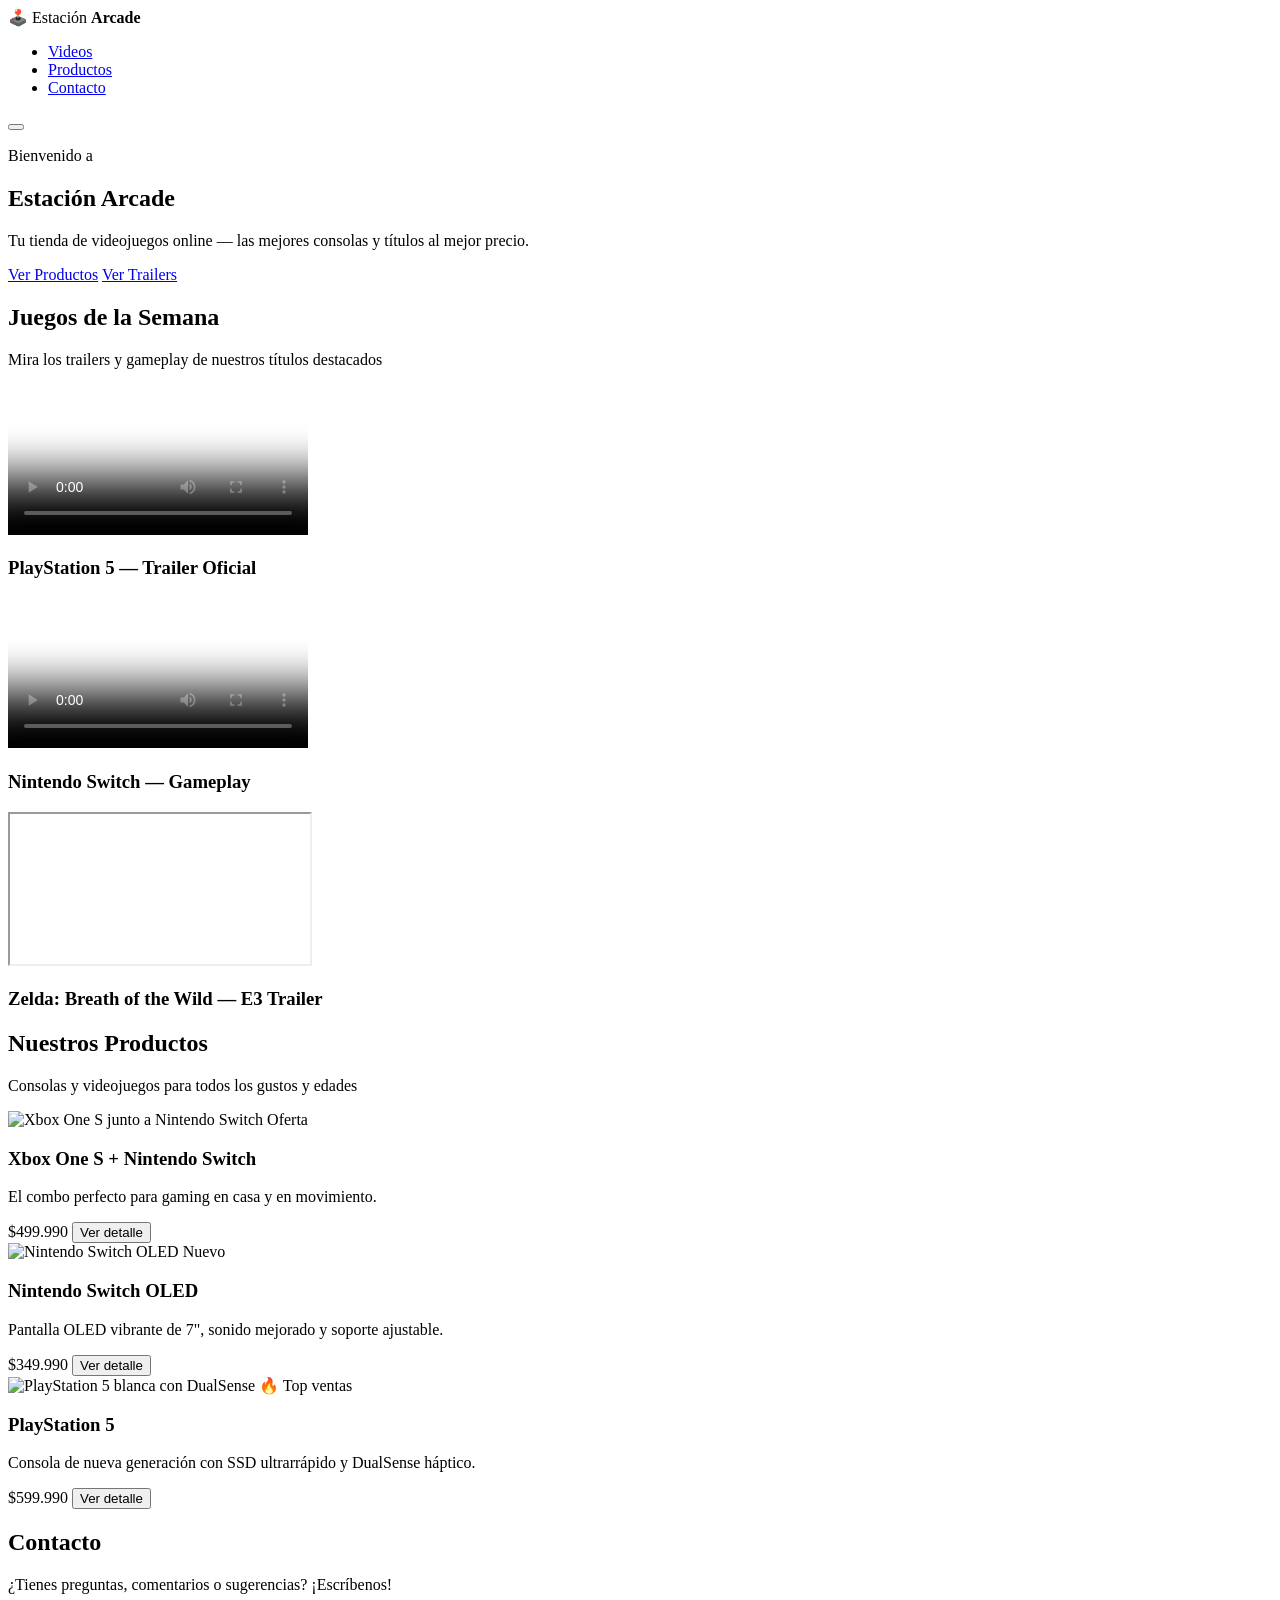
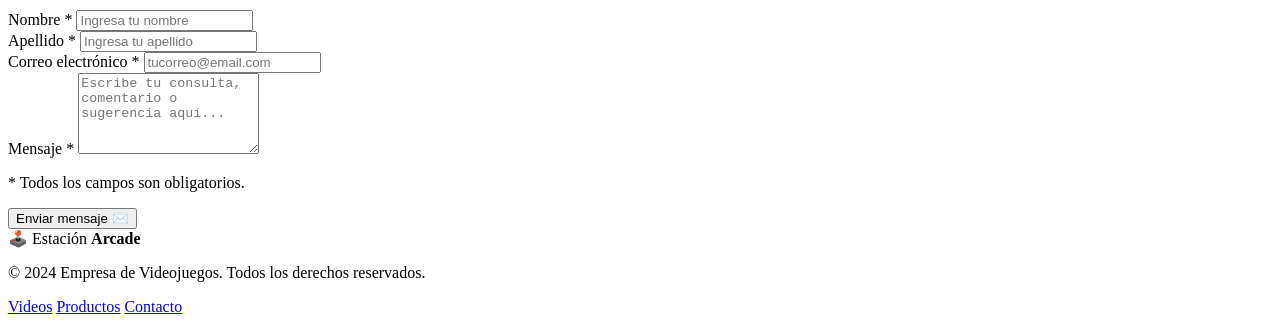
==== index.html @ 1b44284c "feat: examen HTML5 - CSS" ====
<!DOCTYPE html>
<html lang="es">
<head>
  <meta charset="UTF-8" />
  <meta name="viewport" content="width=device-width, initial-scale=1.0" />
  <meta name="description" content="Estación Arcade - Tu tienda de videojuegos online" />
  <title>Estación Arcade - ¡Tu entretenimiento total!</title>
  <link rel="preconnect" href="https://fonts.googleapis.com" />
  <link rel="preconnect" href="https://fonts.gstatic.com" crossorigin />
  <link href="https://fonts.googleapis.com/css2?family=Orbitron:wght@400;700;900&family=Rajdhani:wght@300;400;600&display=swap" rel="stylesheet" />
  <!-- CSS SEPARADO del index — requisito técnico del enunciado -->
  <link rel="stylesheet" href="css/styles.css" />
</head>
<body>

  <!-- HEADER / NAVBAR -->
  <header id="header">
    <nav class="navbar">
      <div class="nav-logo">
        <span class="logo-icon">🕹️</span>
        <span class="logo-text">Estación <strong>Arcade</strong></span>
      </div>
      <ul class="nav-links" id="navLinks">
        <li><a href="#videos">Videos</a></li>
        <li><a href="#productos">Productos</a></li>
        <li><a href="#contacto">Contacto</a></li>
      </ul>
      <button class="nav-toggle" id="navToggle" aria-label="Abrir menú de navegación">
        <span></span><span></span><span></span>
      </button>
    </nav>
  </header>

  <!-- HERO -->
  <section id="hero">
    <div class="hero-content">
      <p class="hero-eyebrow">Bienvenido a</p>
      <h1 class="hero-title">Estación <span class="highlight">Arcade</span></h1>
      <p class="hero-subtitle">Tu tienda de videojuegos online — las mejores consolas y títulos al mejor precio.</p>
      <div class="hero-ctas">
        <a href="#productos" class="btn-primary">Ver Productos</a>
        <a href="#videos" class="btn-outline">Ver Trailers</a>
      </div>
    </div>
    <div class="hero-glow" aria-hidden="true"></div>
  </section>

  <!-- JUEGOS DE LA SEMANA (VIDEOS) -->
  <!-- 2 videos locales en /pagina/videos/ + 1 iframe YouTube -->
  <section id="videos">
    <div class="container">
      <h2 class="section-title">Juegos de la Semana</h2>
      <p class="section-subtitle">Mira los trailers y gameplay de nuestros títulos destacados</p>
      <div class="videos-grid">

        <!-- Video 1: local — ruta relativa: videos/video1.mp4 -->
        <!-- Ruta absoluta desde htdocs: /pagina/videos/video1.mp4 -->
        <article class="video-card">
          <div class="video-wrapper">
            <video controls poster="img/poster-ps5.jpg" aria-label="Trailer PlayStation 5">
              <source src="videos/video1.mp4" type="video/mp4" />
              Tu navegador no soporta video HTML5.
            </video>
          </div>
          <h3 class="video-title">PlayStation 5 — Trailer Oficial</h3>
        </article>

        <!-- Video 2: local — ruta relativa: videos/video2.mp4 -->
        <!-- Ruta absoluta desde htdocs: /pagina/videos/video2.mp4 -->
        <article class="video-card">
          <div class="video-wrapper">
            <video controls poster="img/poster-switch.jpg" aria-label="Gameplay Nintendo Switch">
              <source src="videos/video2.mp4" type="video/mp4" />
              Tu navegador no soporta video HTML5.
            </video>
          </div>
          <h3 class="video-title">Nintendo Switch — Gameplay</h3>
        </article>

        <!-- Video 3: iframe YouTube -->
        <article class="video-card">
          <div class="video-wrapper">
            <iframe
              src="https://www.youtube.com/embed/vDvwcBCQbes"
              title="The Legend of Zelda: Breath of the Wild — E3 Trailer"
              allow="accelerometer; autoplay; clipboard-write; encrypted-media; gyroscope; picture-in-picture"
              allowfullscreen
            ></iframe>
          </div>
          <h3 class="video-title">Zelda: Breath of the Wild — E3 Trailer</h3>
        </article>

      </div>
    </div>
  </section>

  <!-- NUESTROS PRODUCTOS — 3 secciones con imagen y título -->
  <section id="productos">
    <div class="container">
      <h2 class="section-title">Nuestros Productos</h2>
      <p class="section-subtitle">Consolas y videojuegos para todos los gustos y edades</p>
      <div class="productos-grid">

        <!-- Producto 1 -->
        <article class="producto-card">
          <div class="producto-img-wrapper">
            <img src="img/xbox-switch.jpg" alt="Xbox One S junto a Nintendo Switch" loading="lazy" />
            <span class="badge">Oferta</span>
          </div>
          <div class="producto-info">
            <h3 class="producto-nombre">Xbox One S + Nintendo Switch</h3>
            <p class="producto-descripcion">El combo perfecto para gaming en casa y en movimiento.</p>
            <span class="producto-precio">$499.990</span>
            <button class="btn-secondary">Ver detalle</button>
          </div>
        </article>

        <!-- Producto 2 -->
        <article class="producto-card">
          <div class="producto-img-wrapper">
            <img src="img/nintendo-switch.jpg" alt="Nintendo Switch OLED" loading="lazy" />
            <span class="badge badge--new">Nuevo</span>
          </div>
          <div class="producto-info">
            <h3 class="producto-nombre">Nintendo Switch OLED</h3>
            <p class="producto-descripcion">Pantalla OLED vibrante de 7", sonido mejorado y soporte ajustable.</p>
            <span class="producto-precio">$349.990</span>
            <button class="btn-secondary">Ver detalle</button>
          </div>
        </article>

        <!-- Producto 3 -->
        <article class="producto-card">
          <div class="producto-img-wrapper">
            <img src="img/ps5.jpg" alt="PlayStation 5 blanca con DualSense" loading="lazy" />
            <span class="badge badge--hot">🔥 Top ventas</span>
          </div>
          <div class="producto-info">
            <h3 class="producto-nombre">PlayStation 5</h3>
            <p class="producto-descripcion">Consola de nueva generación con SSD ultrarrápido y DualSense háptico.</p>
            <span class="producto-precio">$599.990</span>
            <button class="btn-secondary">Ver detalle</button>
          </div>
        </article>

      </div>
    </div>
  </section>

  <!-- FORMULARIO DE CONTACTO -->
  <!-- Centrado, con validación JS personalizada, redirige a gracias.html -->
  <section id="contacto">
    <div class="container">
      <h2 class="section-title">Contacto</h2>
      <p class="section-subtitle">¿Tienes preguntas, comentarios o sugerencias? ¡Escríbenos!</p>

      <!--
        action="gracias.html" → redirige a página de agradecimiento (requisito)
        method="get"         → funciona en local/XAMPP sin servidor
        novalidate           → validación personalizada en JS con mensaje "falta uno o más caracteres"
      -->
      <form id="contactForm" action="gracias.html" method="get" class="contact-form" novalidate>

        <div class="form-group">
          <label for="nombre">Nombre <span class="required">*</span></label>
          <input type="text" id="nombre" name="nombre" placeholder="Ingresa tu nombre" autocomplete="given-name" />
          <span class="error-msg" id="errorNombre" role="alert"></span>
        </div>

        <div class="form-group">
          <label for="apellido">Apellido <span class="required">*</span></label>
          <input type="text" id="apellido" name="apellido" placeholder="Ingresa tu apellido" autocomplete="family-name" />
          <span class="error-msg" id="errorApellido" role="alert"></span>
        </div>

        <div class="form-group">
          <label for="email">Correo electrónico <span class="required">*</span></label>
          <input type="email" id="email" name="email" placeholder="tucorreo@email.com" autocomplete="email" />
          <span class="error-msg" id="errorEmail" role="alert"></span>
        </div>

        <div class="form-group">
          <label for="mensaje">Mensaje <span class="required">*</span></label>
          <textarea id="mensaje" name="mensaje" placeholder="Escribe tu consulta, comentario o sugerencia aquí..." rows="5"></textarea>
          <span class="error-msg" id="errorMensaje" role="alert"></span>
        </div>

        <p class="required-note"><span class="required">*</span> Todos los campos son obligatorios.</p>

        <button type="submit" class="btn-primary btn-enviar">Enviar mensaje ✉️</button>

      </form>
    </div>
  </section>

  <!-- FOOTER -->
  <footer id="footer">
    <div class="container footer-inner">
      <div class="footer-brand">
        <span class="logo-icon">🕹️</span>
        <span class="logo-text">Estación <strong>Arcade</strong></span>
      </div>
      <p class="footer-copy">&copy; 2024 Empresa de Videojuegos. Todos los derechos reservados.</p>
      <nav class="footer-nav" aria-label="Navegación del pie de página">
        <a href="#videos">Videos</a>
        <a href="#productos">Productos</a>
        <a href="#contacto">Contacto</a>
      </nav>
    </div>
  </footer>

  <!-- JS al final del body — buena práctica de rendimiento -->
  <script src="js/main.js"></script>

</body>
</html>
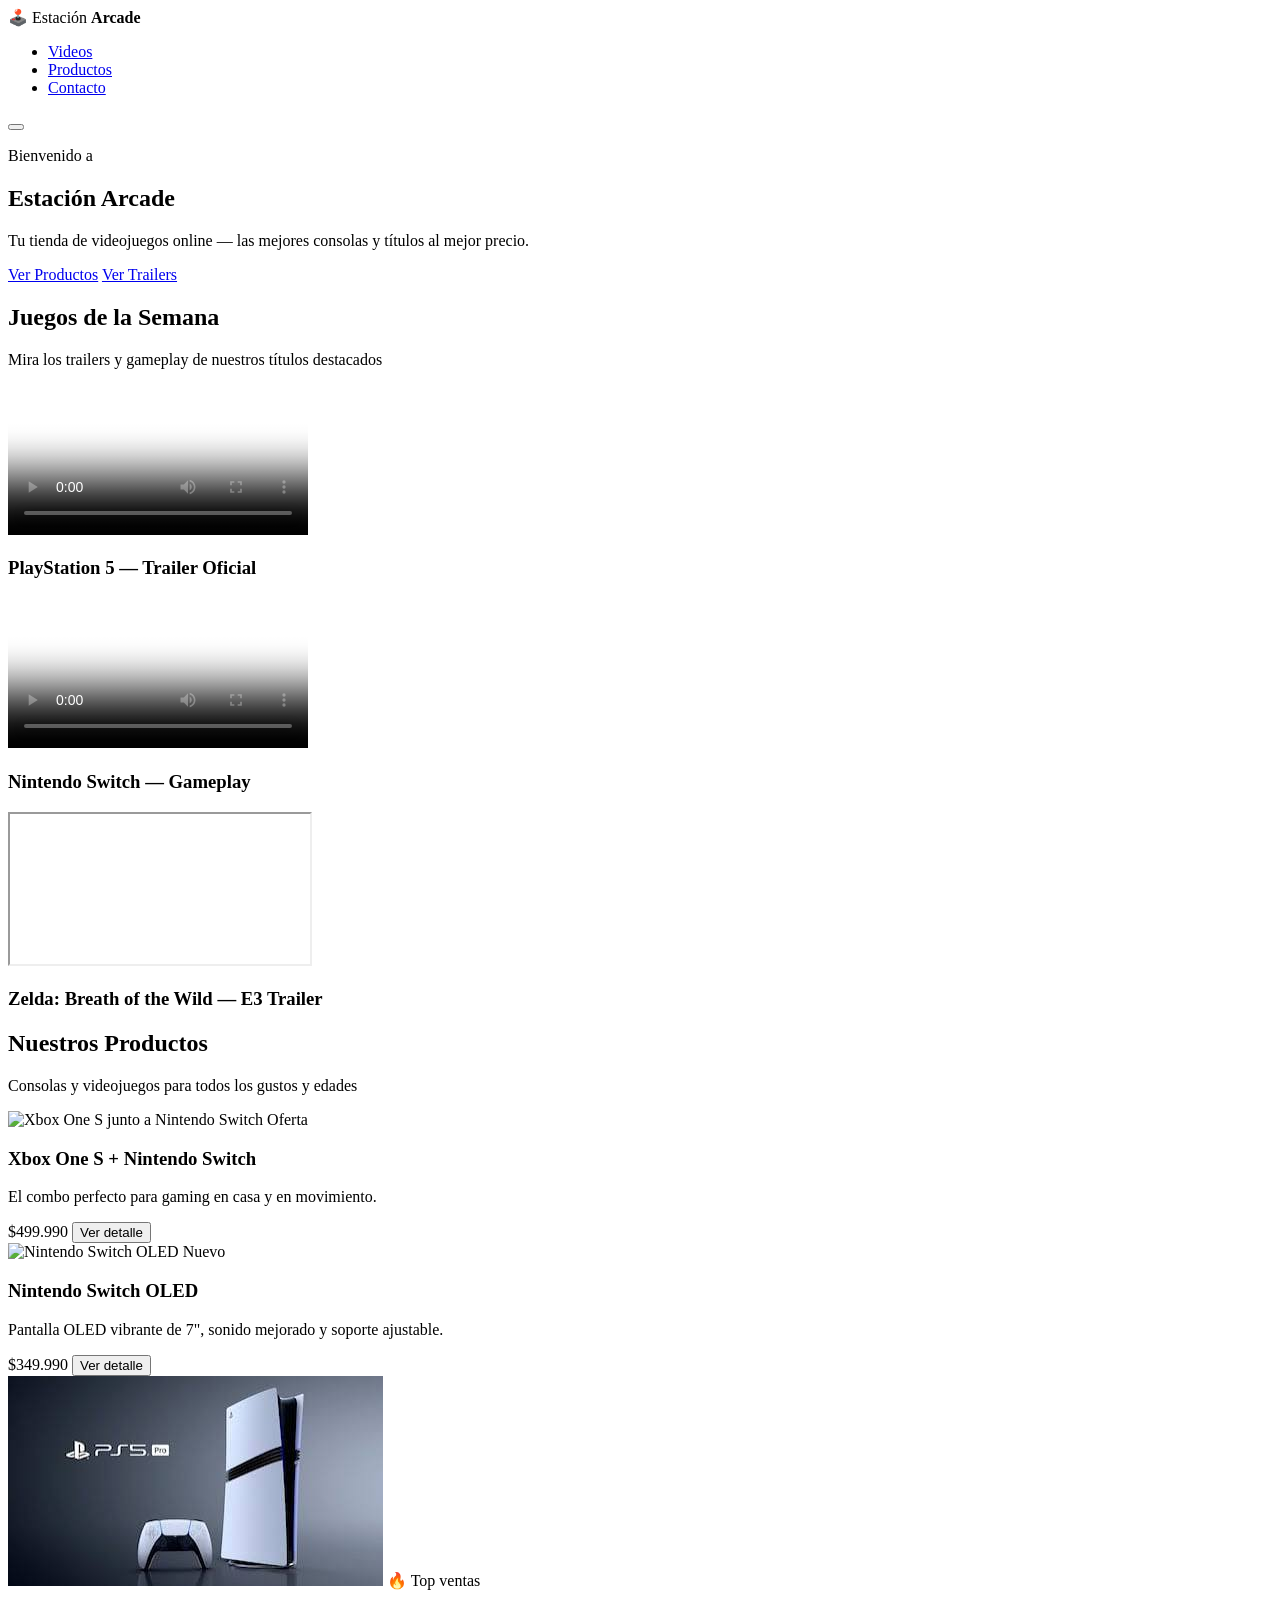
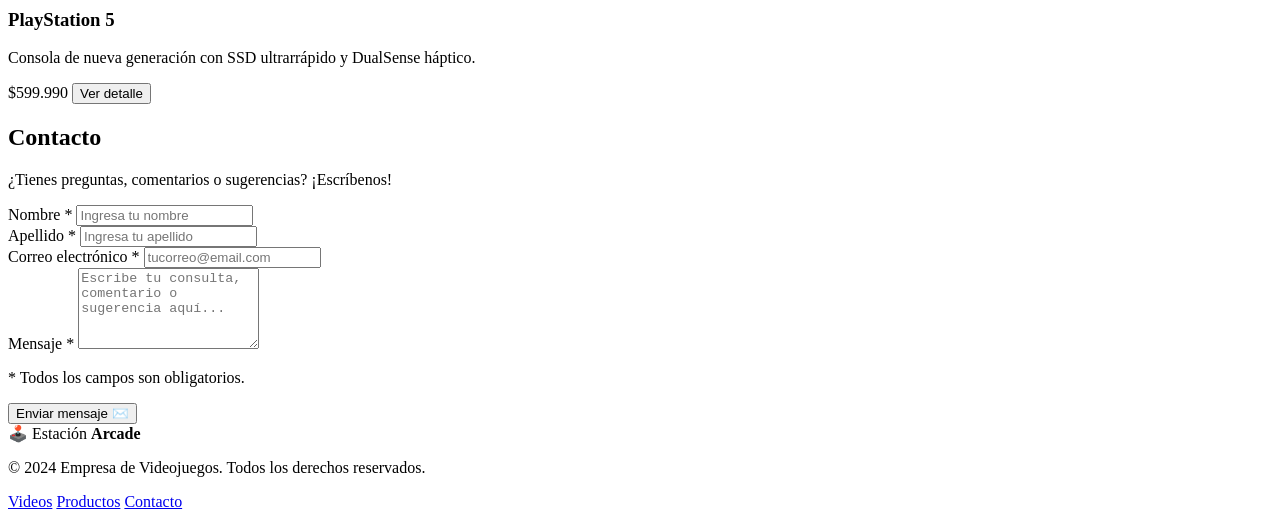
==== commit 0d47e5b6: "feat: Primer Comit codigon html" ====
--- a/index.html
+++ b/index.html
@@ -8,12 +8,12 @@
   <link rel="preconnect" href="https://fonts.googleapis.com" />
   <link rel="preconnect" href="https://fonts.gstatic.com" crossorigin />
   <link href="https://fonts.googleapis.com/css2?family=Orbitron:wght@400;700;900&family=Rajdhani:wght@300;400;600&display=swap" rel="stylesheet" />
-  <!-- CSS SEPARADO del index — requisito técnico del enunciado -->
+ 
   <link rel="stylesheet" href="css/styles.css" />
 </head>
 <body>
 
-  <!-- HEADER / NAVBAR -->
+  
   <header id="header">
     <nav class="navbar">
       <div class="nav-logo">
@@ -31,7 +31,7 @@
     </nav>
   </header>
 
-  <!-- HERO -->
+
   <section id="hero">
     <div class="hero-content">
       <p class="hero-eyebrow">Bienvenido a</p>
@@ -46,14 +46,14 @@
   </section>
 
   <!-- JUEGOS DE LA SEMANA (VIDEOS) -->
-  <!-- 2 videos locales en /pagina/videos/ + 1 iframe YouTube -->
+  
   <section id="videos">
     <div class="container">
       <h2 class="section-title">Juegos de la Semana</h2>
       <p class="section-subtitle">Mira los trailers y gameplay de nuestros títulos destacados</p>
       <div class="videos-grid">
 
-        <!-- Video 1: local — ruta relativa: videos/video1.mp4 -->
+        <!-- Video 1: local  -->
         <!-- Ruta absoluta desde htdocs: /pagina/videos/video1.mp4 -->
         <article class="video-card">
           <div class="video-wrapper">
@@ -65,7 +65,7 @@
           <h3 class="video-title">PlayStation 5 — Trailer Oficial</h3>
         </article>
 
-        <!-- Video 2: local — ruta relativa: videos/video2.mp4 -->
+        <!-- Video 2: local  -->
         <!-- Ruta absoluta desde htdocs: /pagina/videos/video2.mp4 -->
         <article class="video-card">
           <div class="video-wrapper">
@@ -94,7 +94,7 @@
     </div>
   </section>
 
-  <!-- NUESTROS PRODUCTOS — 3 secciones con imagen y título -->
+  <!-- NUESTROS PRODUCTOS  -->
   <section id="productos">
     <div class="container">
       <h2 class="section-title">Nuestros Productos</h2>
@@ -148,17 +148,12 @@
   </section>
 
   <!-- FORMULARIO DE CONTACTO -->
-  <!-- Centrado, con validación JS personalizada, redirige a gracias.html -->
+  
   <section id="contacto">
     <div class="container">
       <h2 class="section-title">Contacto</h2>
       <p class="section-subtitle">¿Tienes preguntas, comentarios o sugerencias? ¡Escríbenos!</p>
 
-      <!--
-        action="gracias.html" → redirige a página de agradecimiento (requisito)
-        method="get"         → funciona en local/XAMPP sin servidor
-        novalidate           → validación personalizada en JS con mensaje "falta uno o más caracteres"
-      -->
       <form id="contactForm" action="gracias.html" method="get" class="contact-form" novalidate>
 
         <div class="form-group">
@@ -209,7 +204,7 @@
     </div>
   </footer>
 
-  <!-- JS al final del body — buena práctica de rendimiento -->
+  <!-- JS al final del body -->
   <script src="js/main.js"></script>
 
 </body>
--- a/css/styles.css
+++ b/css/styles.css
@@ -0,0 +1,2 @@
+/* styles.css — Estación Arcade */
+/* Se irá completando en el Paso 2 (CSS) */
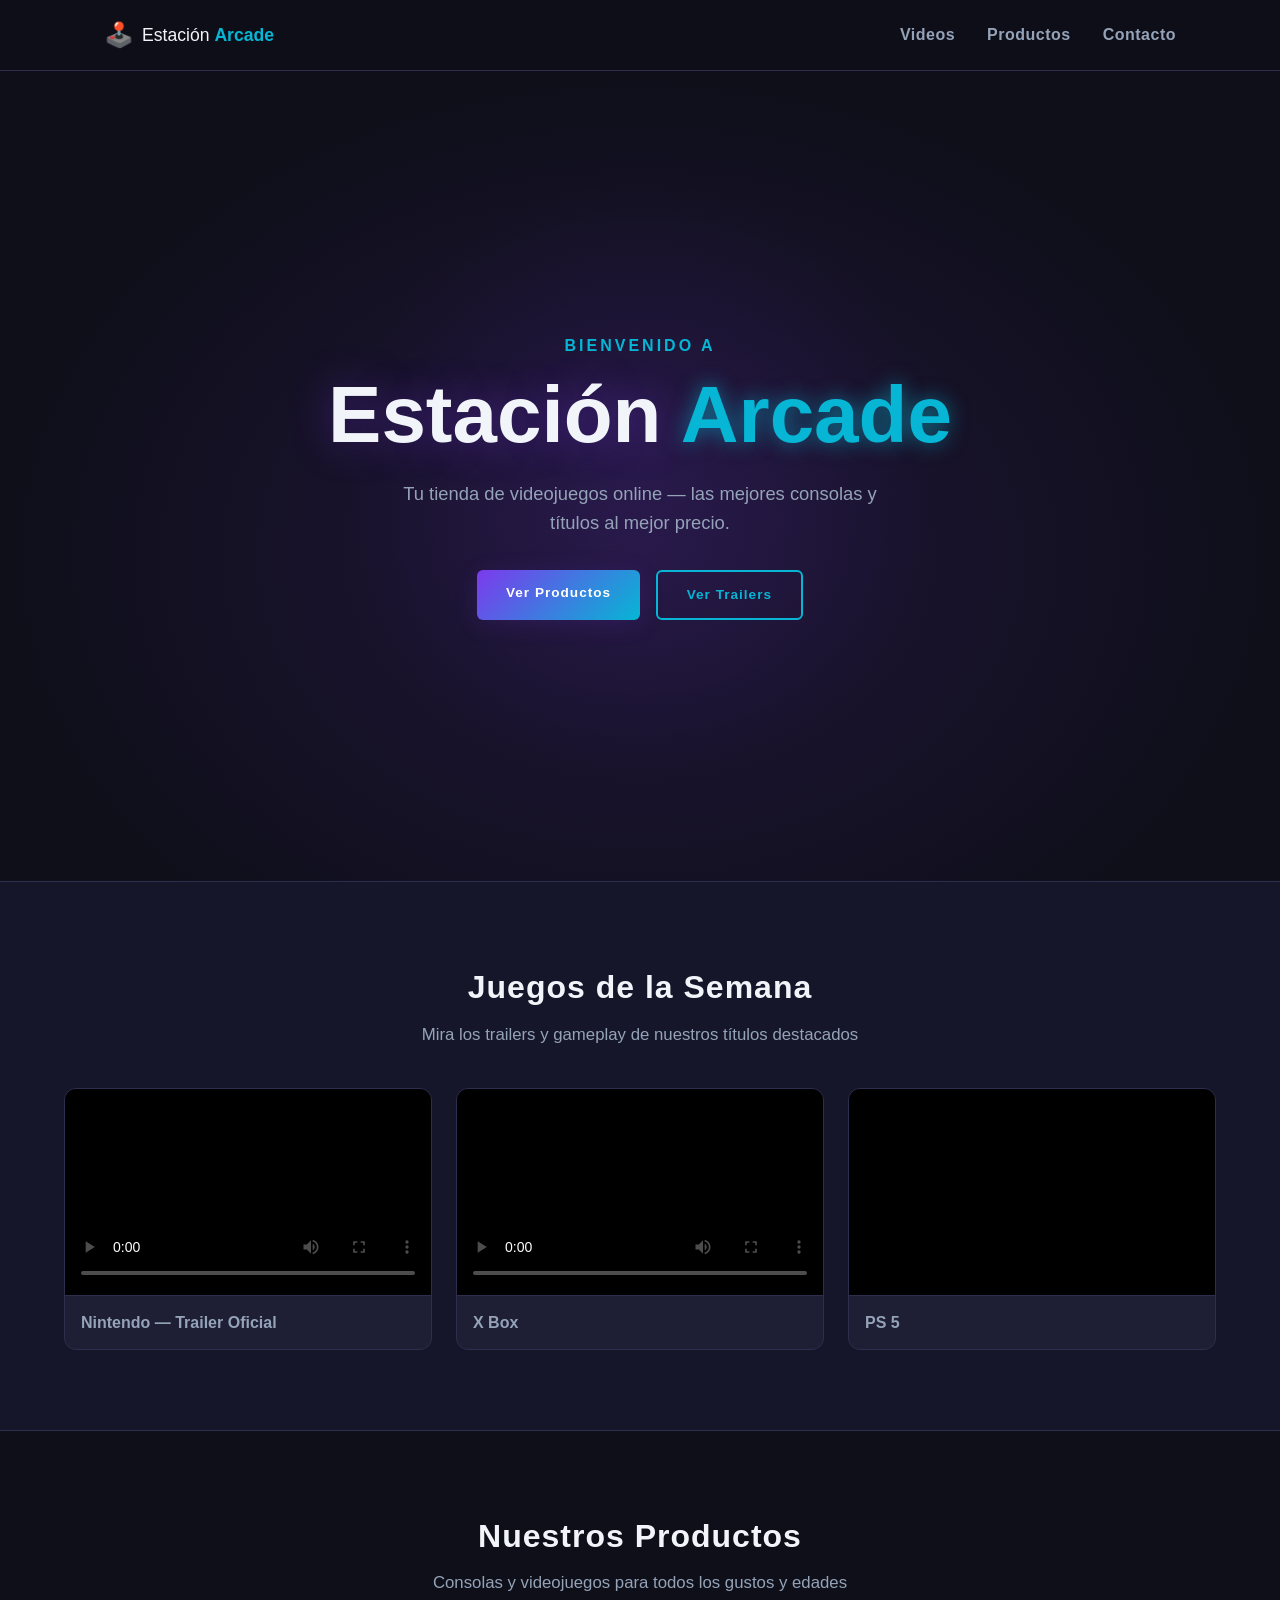
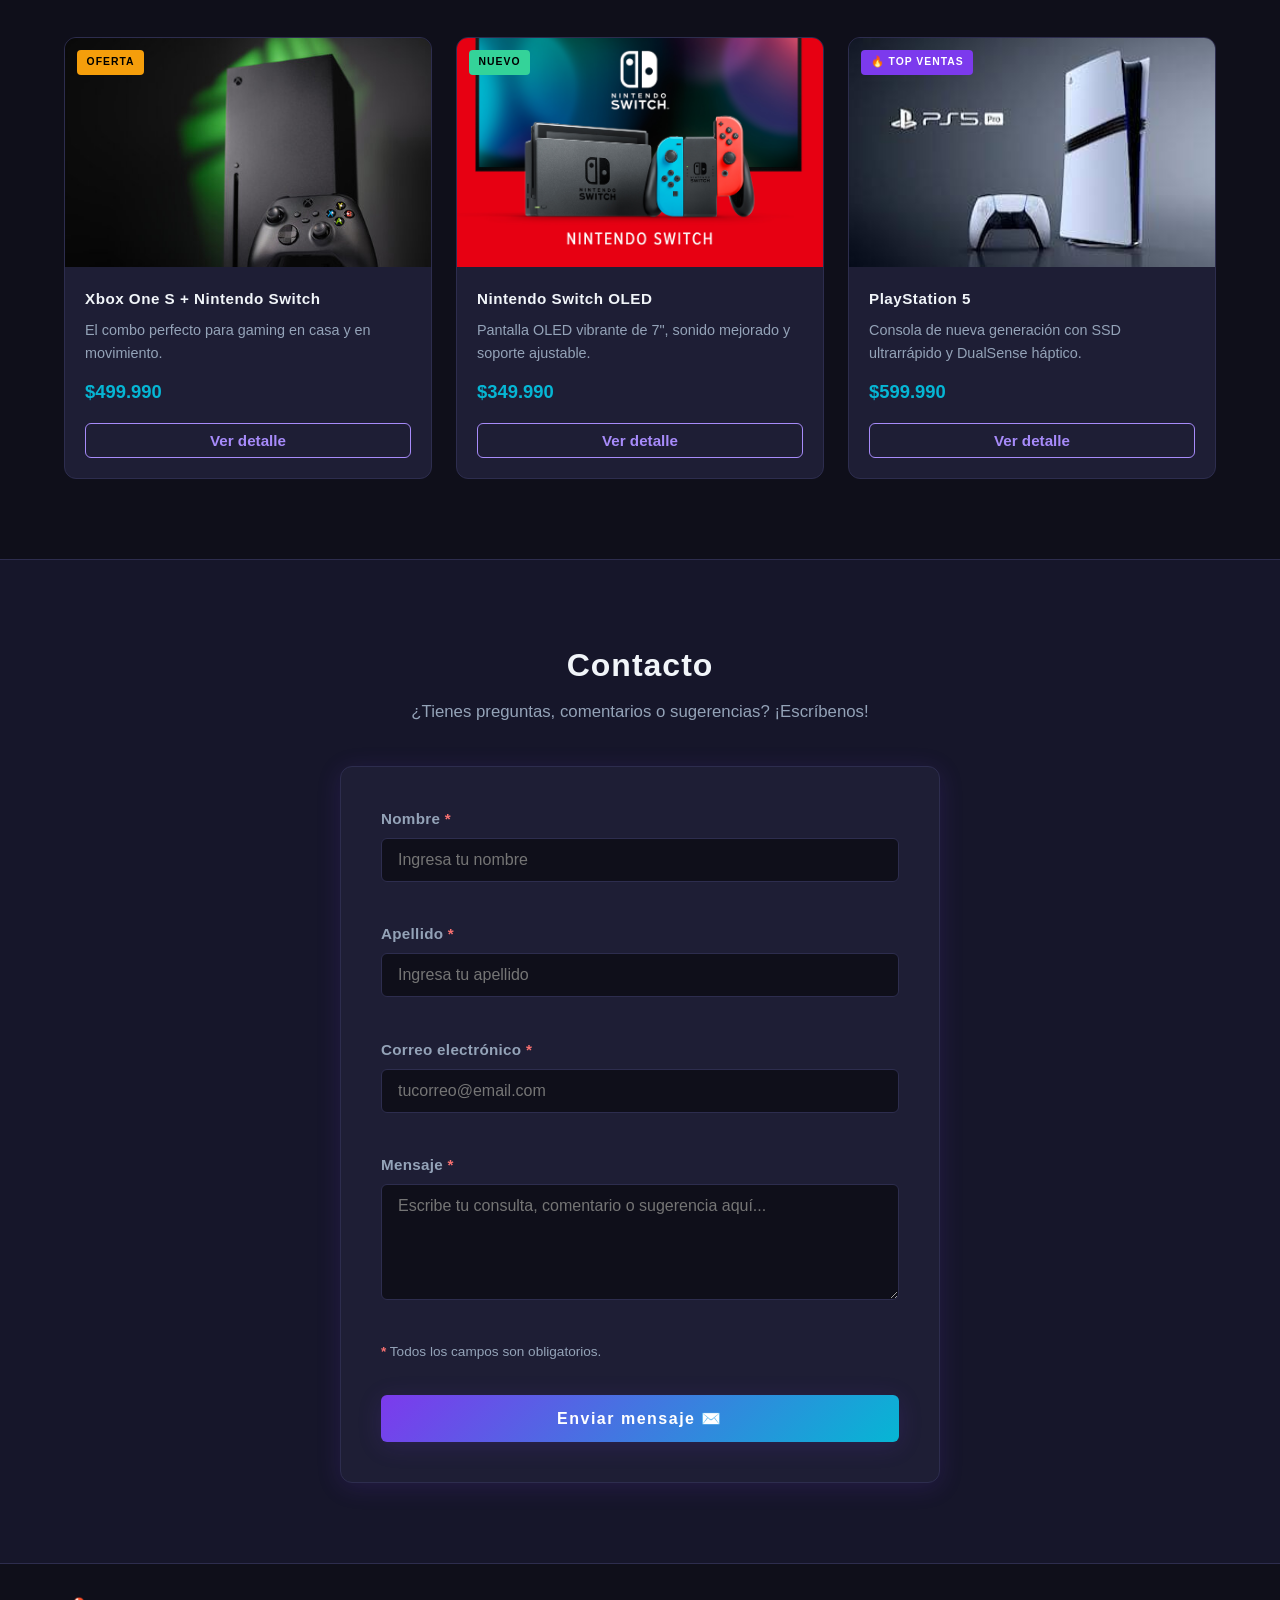
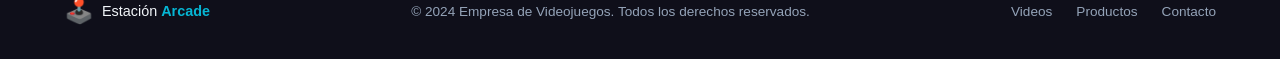
==== commit 621900b2: "Ultima modificacion de imagenes y video sin resultado en video web" ====
--- a/index.html
+++ b/index.html
@@ -62,7 +62,7 @@
               Tu navegador no soporta video HTML5.
             </video>
           </div>
-          <h3 class="video-title">PlayStation 5 — Trailer Oficial</h3>
+          <h3 class="video-title">Nintendo — Trailer Oficial</h3>
         </article>
 
         <!-- Video 2: local  -->
@@ -74,20 +74,20 @@
               Tu navegador no soporta video HTML5.
             </video>
           </div>
-          <h3 class="video-title">Nintendo Switch — Gameplay</h3>
+          <h3 class="video-title">X Box</h3>
         </article>
 
         <!-- Video 3: iframe YouTube -->
         <article class="video-card">
           <div class="video-wrapper">
             <iframe
-              src="https://www.youtube.com/embed/vDvwcBCQbes"
-              title="The Legend of Zelda: Breath of the Wild — E3 Trailer"
+              src="https://www.youtube.com/watch?v=SebzB8W3bVU"
+              title="PS 5"
               allow="accelerometer; autoplay; clipboard-write; encrypted-media; gyroscope; picture-in-picture"
               allowfullscreen
             ></iframe>
           </div>
-          <h3 class="video-title">Zelda: Breath of the Wild — E3 Trailer</h3>
+          <h3 class="video-title">PS 5</h3>
         </article>
 
       </div>
--- a/css/styles.css
+++ b/css/styles.css
@@ -1,2 +1,700 @@
-/* styles.css — Estación Arcade */
-/* Se irá completando en el Paso 2 (CSS) */
+/* =====================================================
+      Evaluación I — Programación Web
+      Estudiante: Victor Orellana
+   ===================================================== */
+
+/*  VARIABLES Y RESET  */
+:root {
+  --color-bg:         #0f0f1a;
+  --color-bg2:        #16162a;
+  --color-card:       #1e1e35;
+  --color-primary:    #7c3aed;
+  --color-primary-h:  #6d28d9;
+  --color-accent:     #06b6d4;
+  --color-neon:       #a78bfa;
+  --color-text:       #f1f5f9;
+  --color-text-muted: #94a3b8;
+  --color-border:     #2d2d4e;
+  --color-error:      #f87171;
+  --color-success:    #34d399;
+  --color-badge:      #f59e0b;
+
+  --font-title: 'Orbitron', sans-serif;
+  --font-body:  'Rajdhani', sans-serif;
+
+  --radius:     12px;
+  --radius-sm:  6px;
+  --shadow:     0 4px 24px rgba(124, 58, 237, 0.15);
+  --shadow-hover: 0 8px 40px rgba(124, 58, 237, 0.35);
+  --transition: 0.3s ease;
+}
+
+*, *::before, *::after {
+  margin: 0;
+  padding: 0;
+  box-sizing: border-box;
+}
+
+html {
+  scroll-behavior: smooth;
+  font-size: 16px;
+}
+
+body {
+  background-color: var(--color-bg);
+  color: var(--color-text);
+  font-family: var(--font-body);
+  font-size: 1rem;
+  line-height: 1.6;
+  overflow-x: hidden;
+}
+
+img {
+  max-width: 100%;
+  display: block;
+}
+
+a {
+  text-decoration: none;
+  color: inherit;
+}
+
+ul {
+  list-style: none;
+}
+
+/* UTILIDADES  */
+.container {
+  width: 90%;
+  max-width: 1200px;
+  margin: 0 auto;
+}
+
+.highlight {
+  color: var(--color-accent);
+  text-shadow: 0 0 20px rgba(6, 182, 212, 0.6);
+}
+
+.section-title {
+  font-family: var(--font-title);
+  font-size: clamp(1.4rem, 3vw, 2rem);
+  font-weight: 700;
+  text-align: center;
+  margin-bottom: 0.5rem;
+  color: var(--color-text);
+  letter-spacing: 1px;
+}
+
+.section-subtitle {
+  text-align: center;
+  color: var(--color-text-muted);
+  font-size: 1.05rem;
+  margin-bottom: 2.5rem;
+}
+
+.required {
+  color: var(--color-error);
+  font-weight: bold;
+}
+
+.required-note {
+  font-size: 0.85rem;
+  color: var(--color-text-muted);
+  margin-bottom: 1.5rem;
+}
+
+/*  BOTONES  */
+.btn-primary {
+  display: inline-block;
+  background: linear-gradient(135deg, var(--color-primary), var(--color-accent));
+  color: #fff;
+  font-family: var(--font-title);
+  font-size: 0.85rem;
+  font-weight: 700;
+  letter-spacing: 1px;
+  padding: 0.75rem 1.8rem;
+  border-radius: var(--radius-sm);
+  border: none;
+  cursor: pointer;
+  transition: var(--transition);
+  box-shadow: var(--shadow);
+}
+
+.btn-primary:hover {
+  transform: translateY(-2px);
+  box-shadow: var(--shadow-hover);
+  filter: brightness(1.1);
+}
+
+.btn-outline {
+  display: inline-block;
+  background: transparent;
+  color: var(--color-accent);
+  font-family: var(--font-title);
+  font-size: 0.85rem;
+  font-weight: 700;
+  letter-spacing: 1px;
+  padding: 0.75rem 1.8rem;
+  border-radius: var(--radius-sm);
+  border: 2px solid var(--color-accent);
+  cursor: pointer;
+  transition: var(--transition);
+}
+
+.btn-outline:hover {
+  background: var(--color-accent);
+  color: var(--color-bg);
+  transform: translateY(-2px);
+}
+
+.btn-secondary {
+  display: inline-block;
+  background: transparent;
+  color: var(--color-neon);
+  font-family: var(--font-body);
+  font-size: 0.95rem;
+  font-weight: 600;
+  padding: 0.5rem 1.2rem;
+  border-radius: var(--radius-sm);
+  border: 1px solid var(--color-neon);
+  cursor: pointer;
+  transition: var(--transition);
+  margin-top: 0.75rem;
+  width: 100%;
+}
+
+.btn-secondary:hover {
+  background: var(--color-neon);
+  color: var(--color-bg);
+}
+
+/* 4. HEADER/NAVBAR  */
+#header {
+  position: sticky;
+  top: 0;
+  z-index: 100;
+  background: rgba(15, 15, 26, 0.95);
+  backdrop-filter: blur(10px);
+  border-bottom: 1px solid var(--color-border);
+}
+
+.navbar {
+  display: flex;
+  align-items: center;
+  justify-content: space-between;
+  padding: 1rem 5%;
+  max-width: 1200px;
+  margin: 0 auto;
+}
+
+.nav-logo {
+  display: flex;
+  align-items: center;
+  gap: 0.5rem;
+  font-family: var(--font-title);
+  font-size: 1.1rem;
+  color: var(--color-text);
+}
+
+.logo-icon {
+  font-size: 1.5rem;
+}
+
+.nav-logo strong {
+  color: var(--color-accent);
+}
+
+.nav-links {
+  display: flex;
+  gap: 2rem;
+}
+
+.nav-links a {
+  font-family: var(--font-body);
+  font-size: 1rem;
+  font-weight: 600;
+  color: var(--color-text-muted);
+  letter-spacing: 0.5px;
+  transition: var(--transition);
+  position: relative;
+  padding-bottom: 4px;
+}
+
+.nav-links a::after {
+  content: '';
+  position: absolute;
+  bottom: 0;
+  left: 0;
+  width: 0;
+  height: 2px;
+  background: var(--color-accent);
+  transition: var(--transition);
+}
+
+.nav-links a:hover {
+  color: var(--color-accent);
+}
+
+.nav-links a:hover::after {
+  width: 100%;
+}
+
+/* Botón hamburguesa (para móvil) */
+.nav-toggle {
+  display: none;
+  flex-direction: column;
+  gap: 5px;
+  background: none;
+  border: none;
+  cursor: pointer;
+  padding: 4px;
+}
+
+.nav-toggle span {
+  display: block;
+  width: 25px;
+  height: 2px;
+  background: var(--color-text);
+  border-radius: 2px;
+  transition: var(--transition);
+}
+
+/* HERO  */
+#hero {
+  min-height: 90vh;
+  display: flex;
+  align-items: center;
+  justify-content: center;
+  text-align: center;
+  position: relative;
+  padding: 4rem 5%;
+  overflow: hidden;
+  background: radial-gradient(ellipse at 50% 60%, rgba(124,58,237,0.15) 0%, transparent 70%);
+}
+
+.hero-glow {
+  position: absolute;
+  width: 600px;
+  height: 600px;
+  border-radius: 50%;
+  background: radial-gradient(circle, rgba(124,58,237,0.12) 0%, transparent 70%);
+  top: 50%;
+  left: 50%;
+  transform: translate(-50%, -50%);
+  pointer-events: none;
+  animation: pulse 4s ease-in-out infinite;
+}
+
+@keyframes pulse {
+  0%, 100% { transform: translate(-50%, -50%) scale(1);   opacity: 0.6; }
+  50%       { transform: translate(-50%, -50%) scale(1.1); opacity: 1;   }
+}
+
+.hero-content {
+  position: relative;
+  z-index: 1;
+  max-width: 700px;
+}
+
+.hero-eyebrow {
+  font-family: var(--font-body);
+  font-size: 1rem;
+  font-weight: 600;
+  color: var(--color-accent);
+  letter-spacing: 3px;
+  text-transform: uppercase;
+  margin-bottom: 0.75rem;
+}
+
+.hero-title {
+  font-family: var(--font-title);
+  font-size: clamp(2.5rem, 8vw, 5rem);
+  font-weight: 900;
+  line-height: 1.1;
+  margin-bottom: 1.25rem;
+  text-shadow: 0 0 40px rgba(124,58,237,0.4);
+}
+
+.hero-subtitle {
+  font-size: 1.15rem;
+  color: var(--color-text-muted);
+  max-width: 500px;
+  margin: 0 auto 2rem;
+}
+
+.hero-ctas {
+  display: flex;
+  gap: 1rem;
+  justify-content: center;
+  flex-wrap: wrap;
+}
+
+/*  SECCIÓN VIDEOS  */
+#videos {
+  padding: 5rem 0;
+  background-color: var(--color-bg2);
+  border-top: 1px solid var(--color-border);
+  border-bottom: 1px solid var(--color-border);
+}
+
+.videos-grid {
+  display: grid;
+  grid-template-columns: repeat(3, 1fr);
+  gap: 1.5rem;
+}
+
+.video-card {
+  background: var(--color-card);
+  border-radius: var(--radius);
+  overflow: hidden;
+  border: 1px solid var(--color-border);
+  transition: var(--transition);
+}
+
+.video-card:hover {
+  border-color: var(--color-primary);
+  transform: translateY(-4px);
+  box-shadow: var(--shadow-hover);
+}
+
+/* Ratio 16:9 para videos e iframes */
+.video-wrapper {
+  position: relative;
+  padding-top: 56.25%;
+  background: #000;
+}
+
+.video-wrapper video,
+.video-wrapper iframe {
+  position: absolute;
+  top: 0;
+  left: 0;
+  width: 100%;
+  height: 100%;
+  border: none;
+}
+
+.video-title {
+  font-family: var(--font-body);
+  font-size: 1rem;
+  font-weight: 600;
+  padding: 0.85rem 1rem;
+  color: var(--color-text-muted);
+  border-top: 1px solid var(--color-border);
+}
+
+/* SECCIÓN PRODUCTOS  */
+#productos {
+  padding: 5rem 0;
+  background-color: var(--color-bg);
+}
+
+.productos-grid {
+  display: grid;
+  grid-template-columns: repeat(3, 1fr);
+  gap: 1.5rem;
+}
+
+.producto-card {
+  background: var(--color-card);
+  border-radius: var(--radius);
+  overflow: hidden;
+  border: 1px solid var(--color-border);
+  transition: var(--transition);
+  display: flex;
+  flex-direction: column;
+}
+
+.producto-card:hover {
+  border-color: var(--color-accent);
+  transform: translateY(-6px);
+  box-shadow: 0 8px 40px rgba(6,182,212,0.2);
+}
+
+.producto-img-wrapper {
+  position: relative;
+  overflow: hidden;
+  aspect-ratio: 16/10;
+  background: #111;
+}
+
+.producto-img-wrapper img {
+  width: 100%;
+  height: 100%;
+  object-fit: cover;
+  transition: transform 0.5s ease;
+}
+
+.producto-card:hover .producto-img-wrapper img {
+  transform: scale(1.05);
+}
+
+/* Badges sobre las imágenes */
+.badge {
+  position: absolute;
+  top: 0.75rem;
+  left: 0.75rem;
+  background: var(--color-badge);
+  color: #000;
+  font-family: var(--font-title);
+  font-size: 0.65rem;
+  font-weight: 700;
+  letter-spacing: 1px;
+  padding: 0.25rem 0.6rem;
+  border-radius: 4px;
+  text-transform: uppercase;
+}
+
+.badge--new {
+  background: var(--color-success);
+}
+
+.badge--hot {
+  background: var(--color-primary);
+  color: #fff;
+}
+
+.producto-info {
+  padding: 1.25rem;
+  display: flex;
+  flex-direction: column;
+  flex: 1;
+}
+
+.producto-nombre {
+  font-family: var(--font-title);
+  font-size: 0.95rem;
+  font-weight: 700;
+  margin-bottom: 0.5rem;
+  color: var(--color-text);
+  letter-spacing: 0.5px;
+}
+
+.producto-descripcion {
+  font-size: 0.9rem;
+  color: var(--color-text-muted);
+  flex: 1;
+  margin-bottom: 0.75rem;
+}
+
+.producto-precio {
+  display: block;
+  font-family: var(--font-title);
+  font-size: 1.15rem;
+  font-weight: 700;
+  color: var(--color-accent);
+  margin-bottom: 0.25rem;
+}
+
+/* SECCIÓN CONTACTO  */
+#contacto {
+  padding: 5rem 0;
+  background-color: var(--color-bg2);
+  border-top: 1px solid var(--color-border);
+}
+
+/* Formulario centrado */
+.contact-form {
+  max-width: 600px;
+  margin: 0 auto;
+  background: var(--color-card);
+  padding: 2.5rem;
+  border-radius: var(--radius);
+  border: 1px solid var(--color-border);
+  box-shadow: var(--shadow);
+}
+
+.form-group {
+  display: flex;
+  flex-direction: column;
+  margin-bottom: 1.25rem;
+}
+
+.form-group label {
+  font-family: var(--font-body);
+  font-size: 0.95rem;
+  font-weight: 600;
+  color: var(--color-text-muted);
+  margin-bottom: 0.4rem;
+  letter-spacing: 0.3px;
+}
+
+.form-group input,
+.form-group textarea {
+  background: var(--color-bg);
+  border: 1px solid var(--color-border);
+  border-radius: var(--radius-sm);
+  color: var(--color-text);
+  font-family: var(--font-body);
+  font-size: 1rem;
+  padding: 0.75rem 1rem;
+  transition: var(--transition);
+  outline: none;
+  resize: vertical;
+}
+
+.form-group input:focus,
+.form-group textarea:focus {
+  border-color: var(--color-primary);
+  box-shadow: 0 0 0 3px rgba(124,58,237,0.2);
+}
+
+/* Estado de error en campo */
+.form-group input.input-error,
+.form-group textarea.input-error {
+  border-color: var(--color-error);
+  box-shadow: 0 0 0 3px rgba(248,113,113,0.2);
+}
+
+/* Mensaje "falta uno o más caracteres"  */
+.error-msg {
+  display: block;
+  font-size: 0.82rem;
+  color: var(--color-error);
+  margin-top: 0.3rem;
+  min-height: 1rem;
+  font-weight: 600;
+}
+
+.btn-enviar {
+  width: 100%;
+  padding: 0.9rem;
+  font-size: 1rem;
+  margin-top: 0.5rem;
+  letter-spacing: 1.5px;
+}
+
+/* PÁGINA GRACIAS  */
+#gracias {
+  min-height: 80vh;
+  display: flex;
+  align-items: center;
+  justify-content: center;
+  padding: 4rem 5%;
+}
+
+.gracias-content {
+  text-align: center;
+  max-width: 500px;
+}
+
+.gracias-icon {
+  font-size: 4rem;
+  margin-bottom: 1rem;
+}
+
+.gracias-titulo {
+  font-family: var(--font-title);
+  font-size: clamp(1.8rem, 4vw, 2.5rem);
+  font-weight: 900;
+  color: var(--color-success);
+  margin-bottom: 1rem;
+}
+
+.gracias-texto {
+  font-size: 1.1rem;
+  color: var(--color-text-muted);
+  margin-bottom: 2rem;
+  line-height: 1.8;
+}
+
+/* FOOTER  */
+#footer {
+  background: var(--color-bg);
+  border-top: 1px solid var(--color-border);
+  padding: 1.75rem 0;
+}
+
+.footer-inner {
+  display: flex;
+  align-items: center;
+  justify-content: space-between;
+  flex-wrap: wrap;
+  gap: 1rem;
+}
+
+.footer-brand {
+  display: flex;
+  align-items: center;
+  gap: 0.5rem;
+  font-family: var(--font-title);
+  font-size: 0.9rem;
+}
+
+.footer-brand strong {
+  color: var(--color-accent);
+}
+
+.footer-copy {
+  font-size: 0.85rem;
+  color: var(--color-text-muted);
+}
+
+.footer-nav {
+  display: flex;
+  gap: 1.5rem;
+}
+
+.footer-nav a {
+  font-size: 0.85rem;
+  color: var(--color-text-muted);
+  transition: var(--transition);
+}
+
+.footer-nav a:hover {
+  color: var(--color-accent);
+}
+
+/* RESPONSIVE — TABLET  */
+@media (max-width: 900px) {
+  .videos-grid,
+  .productos-grid {
+    grid-template-columns: 1fr 1fr;
+  }
+}
+
+/* RESPONSIVE — MÓVIL  */
+@media (max-width: 600px) {
+
+  /* Navbar móvil */
+  .nav-links {
+    display: none;
+    flex-direction: column;
+    gap: 1rem;
+    position: absolute;
+    top: 100%;
+    left: 0;
+    right: 0;
+    background: rgba(15,15,26,0.98);
+    padding: 1.5rem 5%;
+    border-bottom: 1px solid var(--color-border);
+  }
+
+  .nav-links.open {
+    display: flex;
+  }
+
+  .nav-toggle {
+    display: flex;
+  }
+
+  /* Grids a 1 columna */
+  .videos-grid,
+  .productos-grid {
+    grid-template-columns: 1fr;
+  }
+
+   .contact-form {
+    padding: 1.5rem 1rem;
+  }
+
+  /* Footer en columna */
+  .footer-inner {
+    flex-direction: column;
+    text-align: center;
+  }
+
+  .footer-nav {
+    justify-content: center;
+  }
+}
